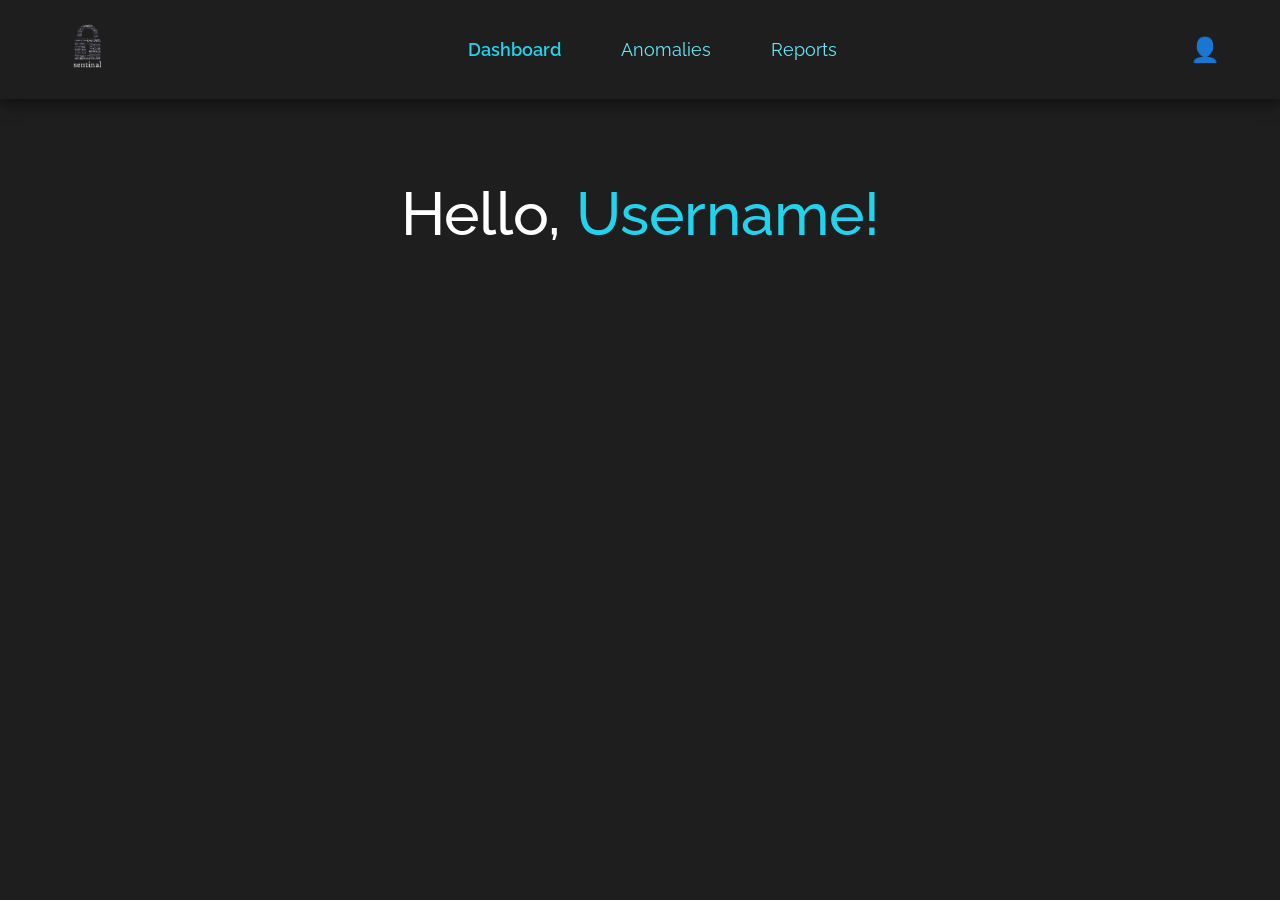
==== dashboard.html @ b6046242 "Initial Commit" ====
<!DOCTYPE html>
<html lang="en">
<head>
  <meta charset="UTF-8" />
  <meta name="viewport" content="width=device-width, initial-scale=1.0"/>
  <title>Sentinel Dashboard</title>

  <!-- Raleway Font -->
  <link href="https://fonts.googleapis.com/css2?family=Raleway:wght@300;400;600;700&display=swap" rel="stylesheet">

  <link rel="stylesheet" href="dashboardstyle.css" />
</head>
<body>

  <!-- NAVBAR -->
  <header class="navbar">

    <!-- LEFT: LOGO -->
    <div class="nav-left">
      <img src="assets/logo.png" alt="Sentinel logo" class="logo">
    </div>

    <!-- CENTER: NAV LINKS -->
    <nav class="nav-center">
      <a href="dashboard.html" class="active">Dashboard</a>
      <a href="anomalies.html">Anomalies</a>
      <a href="reports.html">Reports</a>
    </nav>

    <!-- RIGHT: PROFILE -->
    <div class="nav-right">
      <div class="profile-wrapper">
        <div class="profile-icon" id="profileIcon">👤</div>

        <div class="profile-dropdown" id="profileDropdown">
          <button onclick="goToUserDetails()">User Details</button>
          <button onclick="goToSettings()">Settings</button>
          <button id="logoutBtn">Logout</button>
        </div>
      </div>
    </div>

  </header>

  <!-- GREETING -->
  <section class="greeting">
    <h1>
      Hello, <span class="username" id="username">Username!</span>
    </h1>
  </section>

  <script src="dashboard.js"></script>
</body>
</html>
---- dashboardstyle.css ----
/* RESET */
html, body {
  margin: 0;
  padding: 0;
}

/* BODY */
body {
  background: #1E1E1E;
  font-family: 'Raleway', sans-serif;
  color: white;
}

/* NAVBAR */
.navbar {
  display: flex;
  align-items: center;
  justify-content: space-between;
  padding: 20px 60px;
  background: #1E1E1E;
  box-shadow: 0 4px 15px rgba(0,0,0,0.5);
}

/* LEFT */
.logo {
  width: 55px;
}

/* CENTER NAV */
.nav-center {
  display: flex;
  gap: 60px;
  flex: 1;
  justify-content: center;
}

.nav-center a {
  text-decoration: none;
  color: #67e8f9;
  font-size: 18px;
  transition: 0.3s;
}

.nav-center a:hover {
  color: #22d3ee;
}

.nav-center .active {
  color: #22d3ee;
  font-weight: 600;
}

/* RIGHT */
.nav-right {
  display: flex;
  align-items: center;
}

/* PROFILE */
.profile-wrapper {
  position: relative;
}

.profile-icon {
  font-size: 24px;
  cursor: pointer;
  color: #a78bfa;
}

/* DROPDOWN */
/* DROPDOWN (ANIMATED) */
.profile-dropdown {
  position: absolute;
  right: 0;
  top: 50px;

  background: #2a2a2a;
  border-radius: 8px;
  padding: 10px;
  min-width: 150px;

  box-shadow: 0 4px 12px rgba(0,0,0,0.5);

  /* animation setup */
  opacity: 0;
  transform: translateY(-10px);
  pointer-events: none;

  transition: all 0.3s cubic-bezier(0.22, 1, 0.36, 1);
}

/* SHOW STATE */
.profile-dropdown.show {
  opacity: 1;
  transform: translateY(0);
  pointer-events: auto;
}

.profile-dropdown button {
  background: none;
  border: none;
  color: white;
  padding: 10px;
  width: 100%;
  text-align: left;
  cursor: pointer;
  font-size: 14px;
  transition: background 0.2s ease;
}

.profile-dropdown button:hover {
  background: #3a3a3a;
  border-radius: 4px;
}

.profile-dropdown.show {
  display: flex;
}


/* GREETING */
.greeting {
  text-align: center;
  margin-top: 80px;
}

.greeting h1 {
  font-size: 60px;
  font-weight: 500;
}

.username {
  color: #22d3ee;
}

/* RESPONSIVE */
@media (max-width: 900px) {
  .nav-center {
    gap: 30px;
  }

  .greeting h1 {
    font-size: 40px;
  }
}
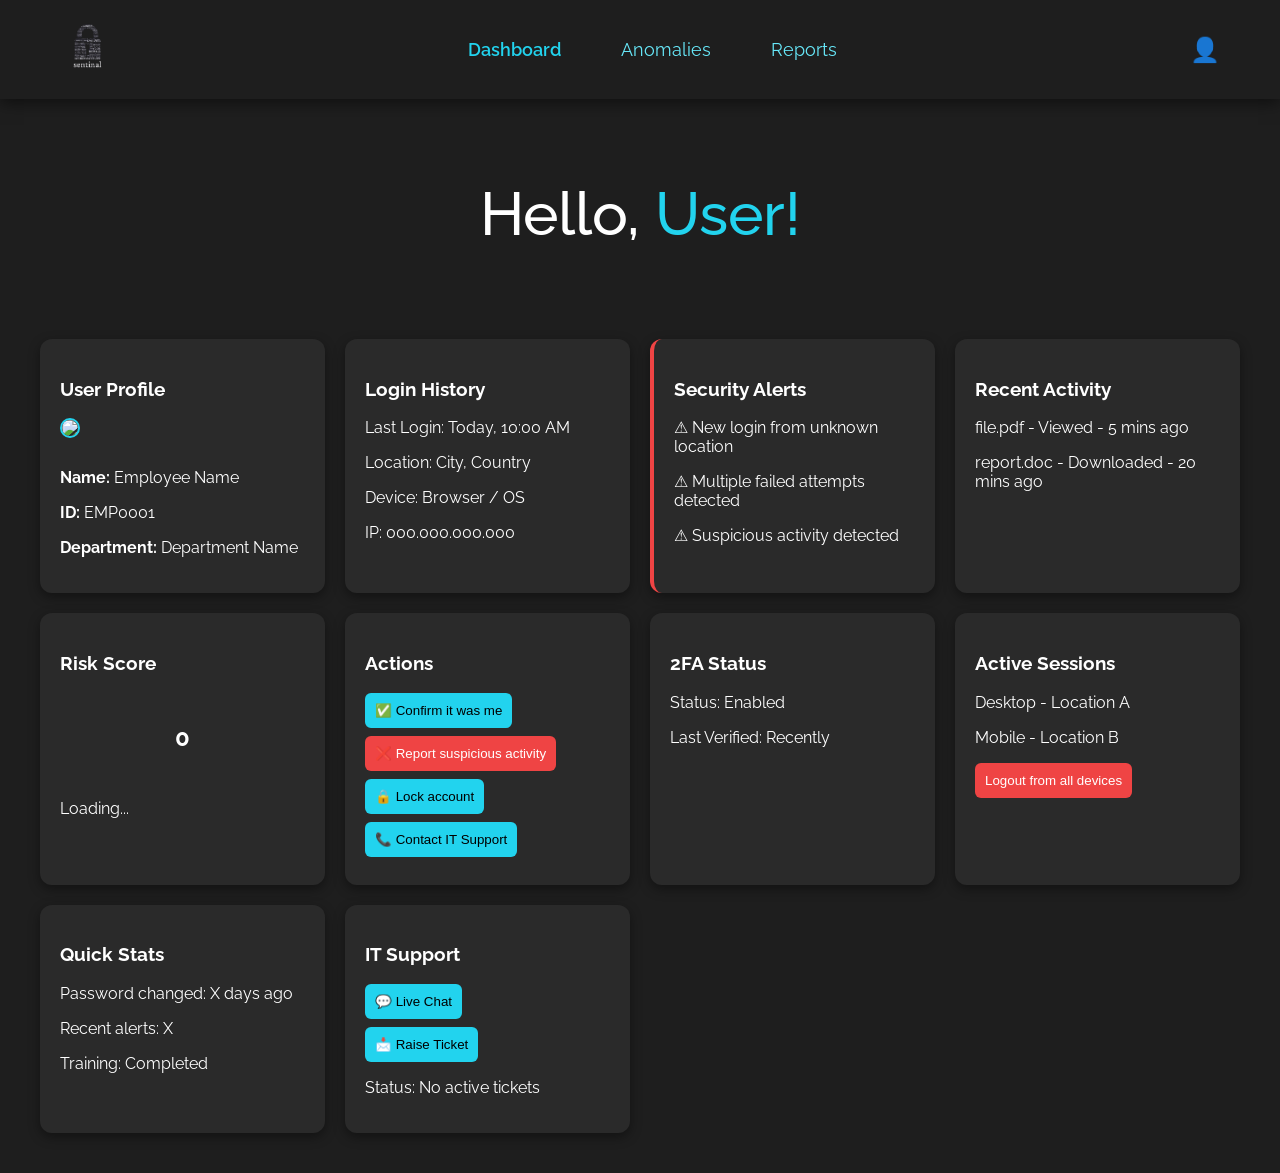
==== commit 25656b90: "Updated dashboard UI and styling" ====
--- a/dashboard.html
+++ b/dashboard.html
@@ -15,19 +15,16 @@
   <!-- NAVBAR -->
   <header class="navbar">
 
-    <!-- LEFT: LOGO -->
     <div class="nav-left">
-      <img src="assets/logo.png" alt="Sentinel logo" class="logo">
+      <img src="assets/logo.png" alt="logo" class="logo">
     </div>
 
-    <!-- CENTER: NAV LINKS -->
     <nav class="nav-center">
       <a href="dashboard.html" class="active">Dashboard</a>
       <a href="anomalies.html">Anomalies</a>
       <a href="reports.html">Reports</a>
     </nav>
 
-    <!-- RIGHT: PROFILE -->
     <div class="nav-right">
       <div class="profile-wrapper">
         <div class="profile-icon" id="profileIcon">👤</div>
@@ -44,10 +41,83 @@
 
   <!-- GREETING -->
   <section class="greeting">
-    <h1>
-      Hello, <span class="username" id="username">Username!</span>
-    </h1>
+    <h1>Hello, <span class="username">User!</span></h1>
   </section>
+
+  <!-- DASHBOARD -->
+  <div class="dashboard">
+
+    <div class="card">
+      <h3>User Profile</h3>
+      <img src="assets/user.jpg" class="profile-pic">
+      <p><strong>Name:</strong> Employee Name</p>
+      <p><strong>ID:</strong> EMP0001</p>
+      <p><strong>Department:</strong> Department Name</p>
+    </div>
+
+    <div class="card">
+      <h3>Login History</h3>
+      <p>Last Login: Today, 10:00 AM</p>
+      <p>Location: City, Country</p>
+      <p>Device: Browser / OS</p>
+      <p>IP: 000.000.000.000</p>
+    </div>
+
+    <div class="card alert">
+      <h3>Security Alerts</h3>
+      <p>⚠ New login from unknown location</p>
+      <p>⚠ Multiple failed attempts detected</p>
+      <p>⚠ Suspicious activity detected</p>
+    </div>
+
+    <div class="card">
+      <h3>Recent Activity</h3>
+      <p>file.pdf - Viewed - 5 mins ago</p>
+      <p>report.doc - Downloaded - 20 mins ago</p>
+    </div>
+
+    <div class="card">
+      <h3>Risk Score</h3>
+      <div class="risk-circle" id="riskCircle">0</div>
+      <p id="riskText">Loading...</p>
+    </div>
+
+    <div class="card">
+      <h3>Actions</h3>
+      <button class="btn">✅ Confirm it was me</button>
+      <button class="btn danger">❌ Report suspicious activity</button>
+      <button class="btn">🔒 Lock account</button>
+      <button class="btn">📞 Contact IT Support</button>
+    </div>
+
+    <div class="card">
+      <h3>2FA Status</h3>
+      <p>Status: Enabled</p>
+      <p>Last Verified: Recently</p>
+    </div>
+
+    <div class="card">
+      <h3>Active Sessions</h3>
+      <p>Desktop - Location A</p>
+      <p>Mobile - Location B</p>
+      <button class="btn danger">Logout from all devices</button>
+    </div>
+
+    <div class="card">
+      <h3>Quick Stats</h3>
+      <p>Password changed: X days ago</p>
+      <p>Recent alerts: X</p>
+      <p>Training: Completed</p>
+    </div>
+
+    <div class="card">
+      <h3>IT Support</h3>
+      <button class="btn">💬 Live Chat</button>
+      <button class="btn">📩 Raise Ticket</button>
+      <p>Status: No active tickets</p>
+    </div>
+
+  </div>
 
   <script src="dashboard.js"></script>
 </body>
--- a/dashboardstyle.css
+++ b/dashboardstyle.css
@@ -67,21 +67,17 @@
   color: #a78bfa;
 }
 
-/* DROPDOWN */
 /* DROPDOWN (ANIMATED) */
 .profile-dropdown {
   position: absolute;
   right: 0;
   top: 50px;
-
   background: #2a2a2a;
   border-radius: 8px;
   padding: 10px;
-  min-width: 150px;
-
+  min-width: 160px;
   box-shadow: 0 4px 12px rgba(0,0,0,0.5);
 
-  /* animation setup */
   opacity: 0;
   transform: translateY(-10px);
   pointer-events: none;
@@ -89,7 +85,6 @@
   transition: all 0.3s cubic-bezier(0.22, 1, 0.36, 1);
 }
 
-/* SHOW STATE */
 .profile-dropdown.show {
   opacity: 1;
   transform: translateY(0);
@@ -113,11 +108,6 @@
   border-radius: 4px;
 }
 
-.profile-dropdown.show {
-  display: flex;
-}
-
-
 /* GREETING */
 .greeting {
   text-align: center;
@@ -131,6 +121,81 @@
 
 .username {
   color: #22d3ee;
+}
+
+/* DASHBOARD GRID */
+.dashboard {
+  display: grid;
+  grid-template-columns: repeat(auto-fit, minmax(260px, 1fr));
+  gap: 20px;
+  padding: 40px;
+}
+
+/* CARD */
+.card {
+  background: #2a2a2a;
+  padding: 20px;
+  border-radius: 12px;
+  box-shadow: 0 4px 12px rgba(0,0,0,0.4);
+  transition: transform 0.2s ease;
+}
+
+.card:hover {
+  transform: translateY(-4px);
+}
+
+/* PROFILE PIC */
+.profile-pic {
+  width: 80px;
+  border-radius: 50%;
+  margin-bottom: 10px;
+  border: 2px solid #22d3ee;
+}
+
+/* ALERT CARD */
+.alert {
+  border-left: 4px solid #ef4444;
+}
+
+/* BUTTONS */
+.btn {
+  display: block;
+  margin: 8px 0;
+  padding: 10px;
+  background: #22d3ee;
+  border: none;
+  border-radius: 6px;
+  cursor: pointer;
+  color: black;
+  font-weight: 500;
+  transition: 0.2s ease;
+}
+
+.btn:hover {
+  background: #67e8f9;
+}
+
+.btn.danger {
+  background: #ef4444;
+  color: white;
+}
+
+.btn.danger:hover {
+  background: #dc2626;
+}
+
+/* RISK SCORE */
+.risk-circle {
+  width: 90px;
+  height: 90px;
+  border-radius: 50%;
+  display: flex;
+  align-items: center;
+  justify-content: center;
+  font-size: 24px;
+  margin: 10px auto;
+  font-weight: bold;
+  color: white;
 }
 
 /* RESPONSIVE */
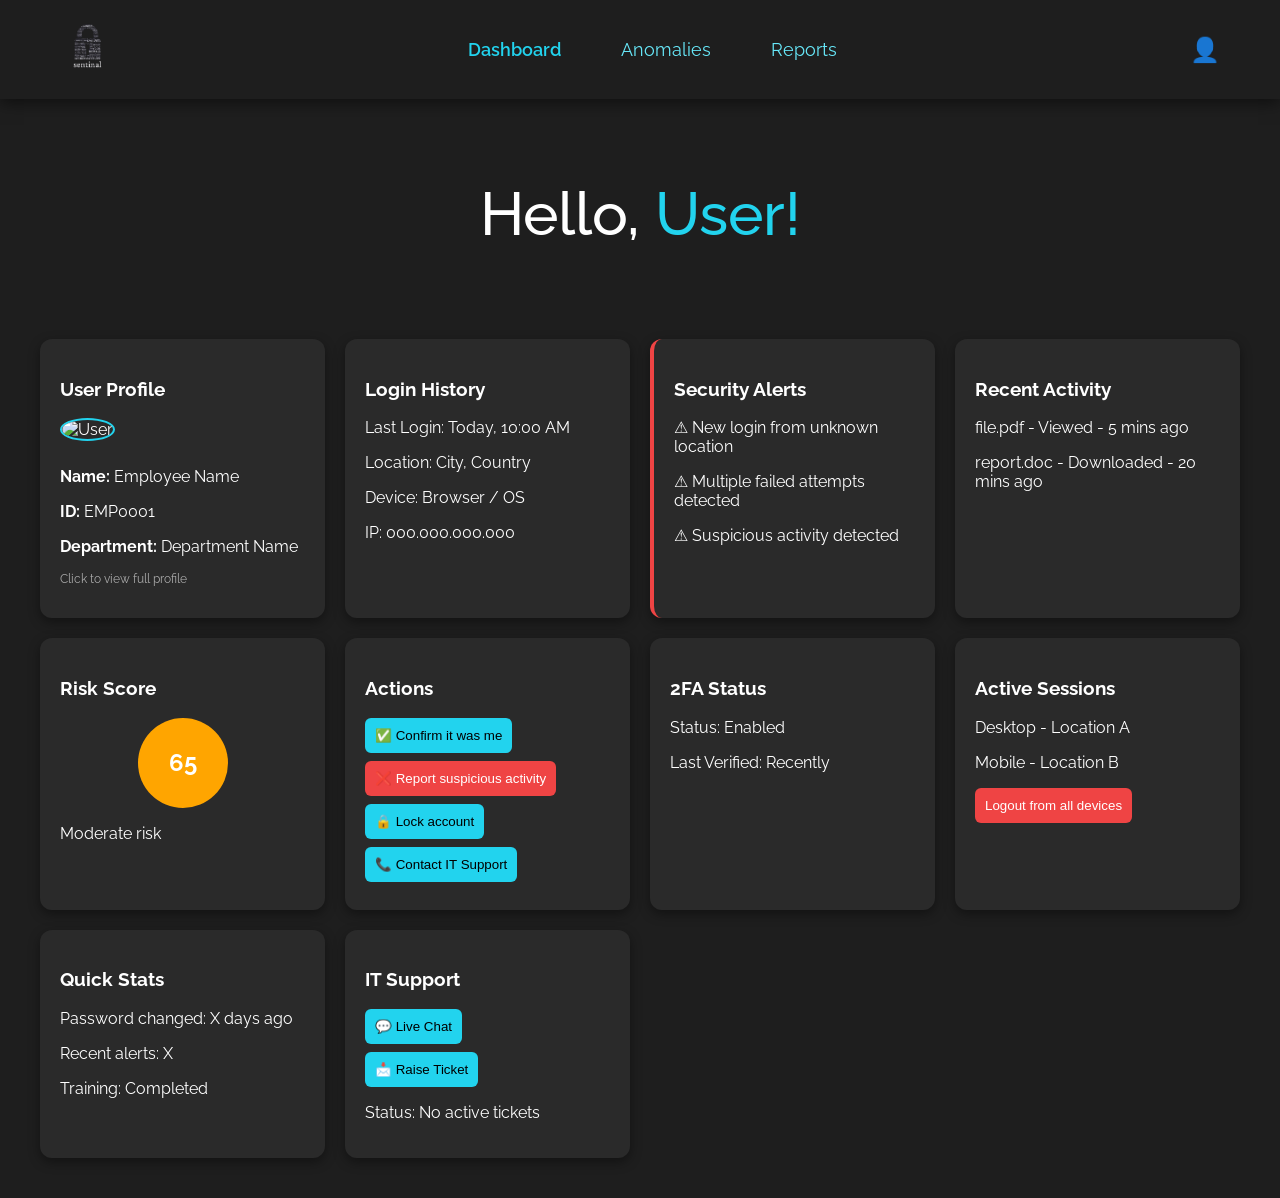
==== commit 53023ca1: "Added Sentinel styled login page" ====
--- a/dashboard.html
+++ b/dashboard.html
@@ -47,14 +47,17 @@
   <!-- DASHBOARD -->
   <div class="dashboard">
 
-    <div class="card">
+    <!-- USER PROFILE (CLICKABLE) -->
+    <div class="card clickable-card" id="profileCard">
       <h3>User Profile</h3>
-      <img src="assets/user.jpg" class="profile-pic">
+      <img src="assets/user.jpg" alt="User" class="profile-pic">
       <p><strong>Name:</strong> Employee Name</p>
       <p><strong>ID:</strong> EMP0001</p>
       <p><strong>Department:</strong> Department Name</p>
+      <p style="opacity: 0.6; font-size: 12px;">Click to view full profile</p>
     </div>
 
+    <!-- LOGIN HISTORY -->
     <div class="card">
       <h3>Login History</h3>
       <p>Last Login: Today, 10:00 AM</p>
@@ -63,6 +66,7 @@
       <p>IP: 000.000.000.000</p>
     </div>
 
+    <!-- SECURITY ALERTS -->
     <div class="card alert">
       <h3>Security Alerts</h3>
       <p>⚠ New login from unknown location</p>
@@ -70,18 +74,21 @@
       <p>⚠ Suspicious activity detected</p>
     </div>
 
+    <!-- RECENT ACTIVITY -->
     <div class="card">
       <h3>Recent Activity</h3>
       <p>file.pdf - Viewed - 5 mins ago</p>
       <p>report.doc - Downloaded - 20 mins ago</p>
     </div>
 
+    <!-- RISK SCORE -->
     <div class="card">
       <h3>Risk Score</h3>
       <div class="risk-circle" id="riskCircle">0</div>
       <p id="riskText">Loading...</p>
     </div>
 
+    <!-- ACTIONS -->
     <div class="card">
       <h3>Actions</h3>
       <button class="btn">✅ Confirm it was me</button>
@@ -90,12 +97,14 @@
       <button class="btn">📞 Contact IT Support</button>
     </div>
 
+    <!-- 2FA -->
     <div class="card">
       <h3>2FA Status</h3>
       <p>Status: Enabled</p>
       <p>Last Verified: Recently</p>
     </div>
 
+    <!-- ACTIVE SESSIONS -->
     <div class="card">
       <h3>Active Sessions</h3>
       <p>Desktop - Location A</p>
@@ -103,6 +112,7 @@
       <button class="btn danger">Logout from all devices</button>
     </div>
 
+    <!-- QUICK STATS -->
     <div class="card">
       <h3>Quick Stats</h3>
       <p>Password changed: X days ago</p>
@@ -110,6 +120,7 @@
       <p>Training: Completed</p>
     </div>
 
+    <!-- IT SUPPORT -->
     <div class="card">
       <h3>IT Support</h3>
       <button class="btn">💬 Live Chat</button>
@@ -119,6 +130,6 @@
 
   </div>
 
-  <script src="dashboard.js"></script>
+  <script src="dashboardscript.js"></script>
 </body>
 </html>
--- a/dashboardstyle.css
+++ b/dashboardstyle.css
@@ -144,6 +144,16 @@
   transform: translateY(-4px);
 }
 
+.clickable-card {
+  cursor: pointer;
+  transition: transform 0.2s ease, box-shadow 0.2s ease;
+}
+
+.clickable-card:hover {
+  transform: translateY(-5px);
+  box-shadow: 0 8px 20px rgba(34, 211, 238, 0.2);
+}
+
 /* PROFILE PIC */
 .profile-pic {
   width: 80px;
